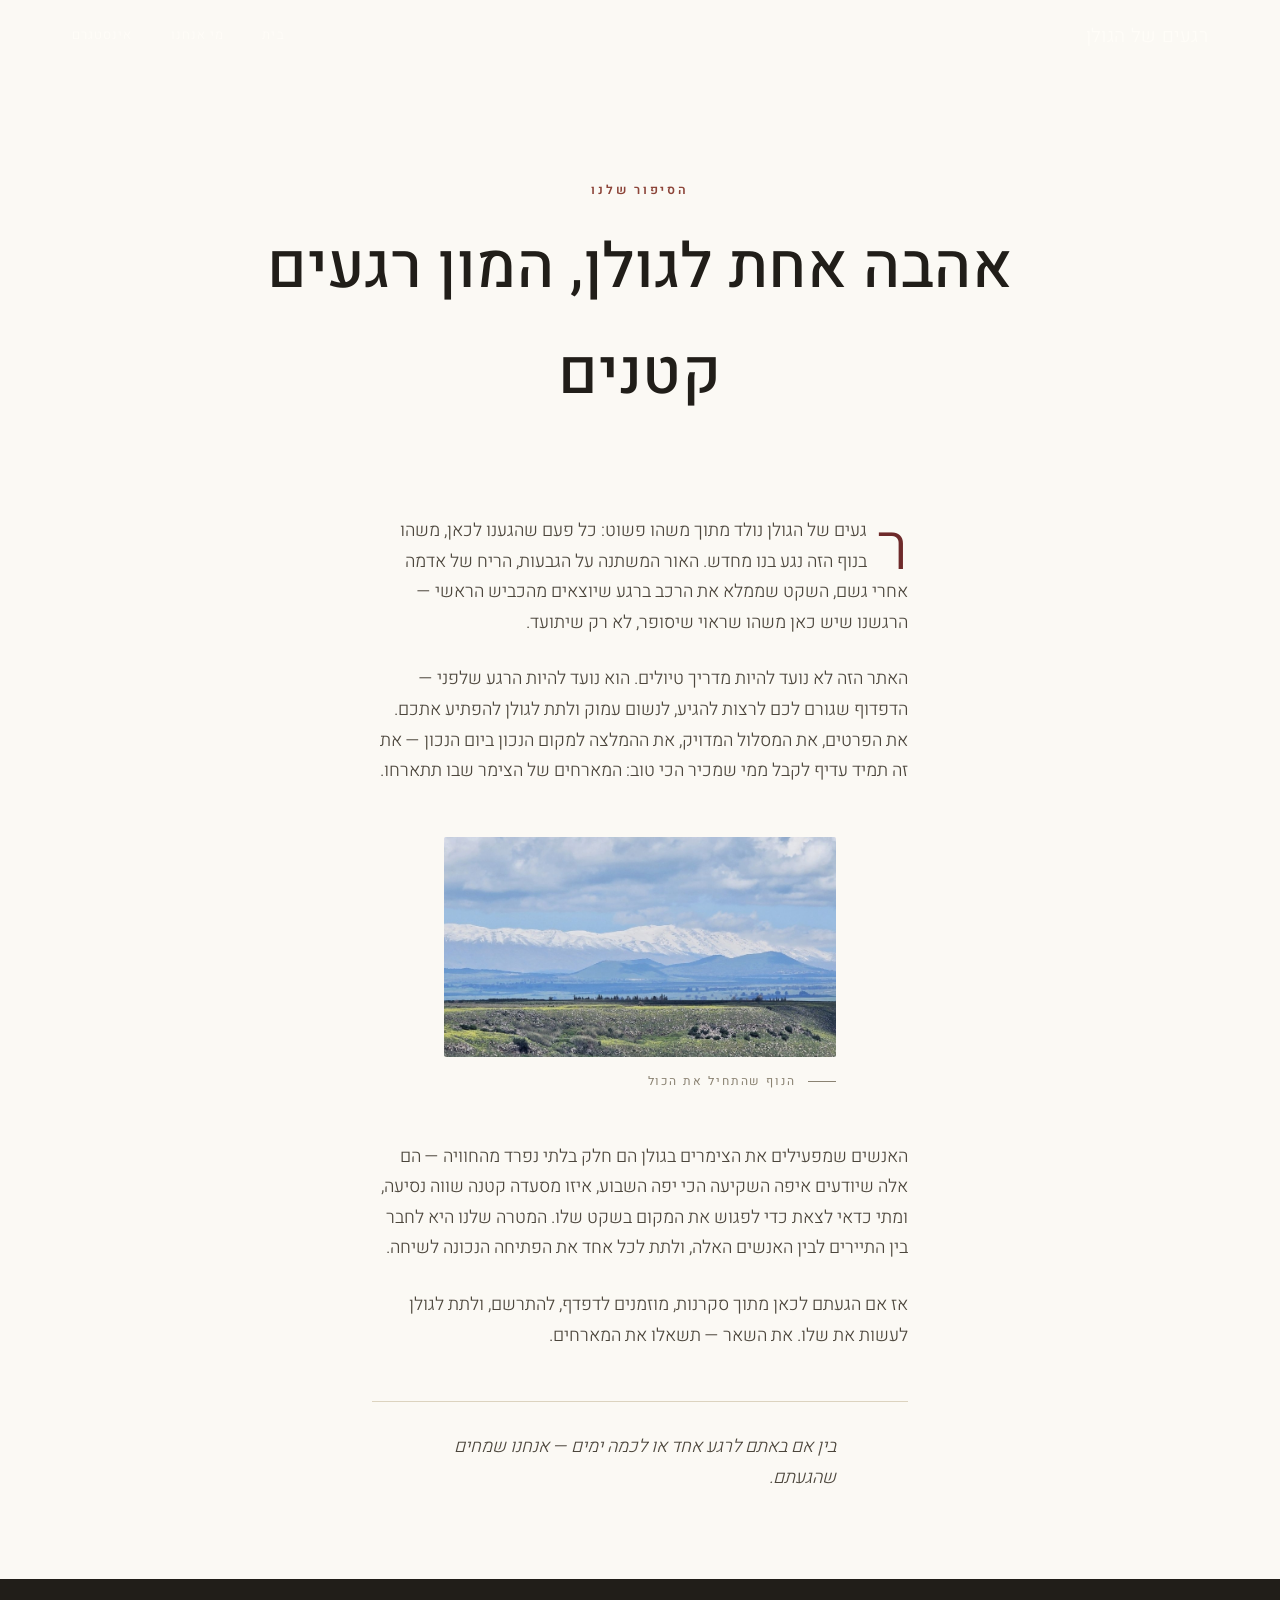
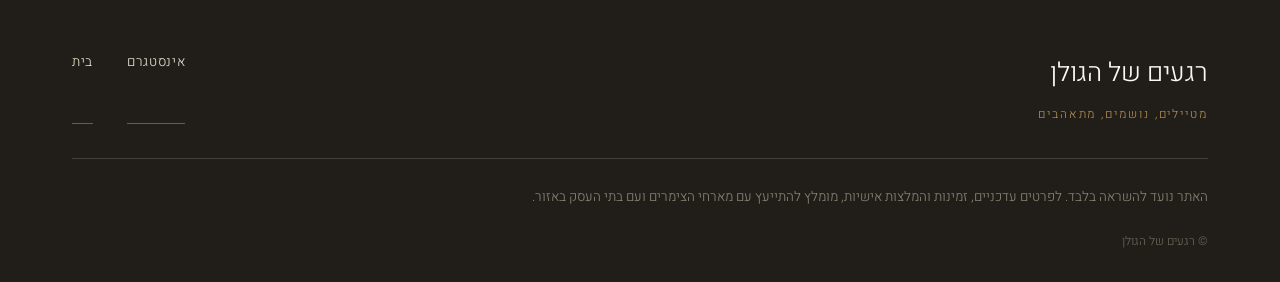
==== about.html @ 65c718ae "first version" ====
<!DOCTYPE html>
<html lang="he" dir="rtl">
<head>
<meta charset="UTF-8">
<meta name="viewport" content="width=device-width, initial-scale=1.0">
<title>הסיפור שלנו — רגעים של הגולן</title>
<meta name="description" content="הסיפור מאחורי רגעים של הגולן — אתר השראה שנולד מאהבה לגולן ולמארחי הצימרים שבו.">
<link rel="preconnect" href="https://fonts.googleapis.com">
<link rel="preconnect" href="https://fonts.gstatic.com" crossorigin>
<link href="https://fonts.googleapis.com/css2?family=Frank+Ruhl+Libre:ital,wght@0,400;0,500;0,700;1,400;1,500&family=Assistant:wght@300;400;600;700&family=Heebo:wght@300;400;500;600&display=swap" rel="stylesheet">
<link rel="stylesheet" href="css/style.css">
</head>
<body>

<nav class="site-nav is-solid">
  <div class="site-nav__mark">רגעים של הגולן</div>
  <div class="site-nav__links">
    <a href="index.html">בית</a>
    <a href="about.html">מי אנחנו</a>
    <a href="https://www.instagram.com" target="_blank" rel="noopener">אינסטגרם</a>
  </div>
</nav>

<header class="about-hero reveal">
  <span class="eyebrow">הסיפור שלנו</span>
  <h1>אהבה אחת לגולן, המון רגעים קטנים</h1>
</header>

<section class="about-body">
  <p class="reveal">רגעים של הגולן נולד מתוך משהו פשוט: כל פעם שהגענו לכאן, משהו בנוף הזה נגע בנו מחדש. האור המשתנה על הגבעות, הריח של אדמה אחרי גשם, השקט שממלא את הרכב ברגע שיוצאים מהכביש הראשי — הרגשנו שיש כאן משהו שראוי שיסופר, לא רק שיתועד.</p>

  <p class="reveal">האתר הזה לא נועד להיות מדריך טיולים. הוא נועד להיות הרגע שלפני — הדפדוף שגורם לכם לרצות להגיע, לנשום עמוק ולתת לגולן להפתיע אתכם. את הפרטים, את המסלול המדויק, את ההמלצה למקום הנכון ביום הנכון — את זה תמיד עדיף לקבל ממי שמכיר הכי טוב: המארחים של הצימר שבו תתארחו.</p>

  <figure class="about-figure reveal">
    <img src="img/nof1.jpg" alt="גבעות ירוקות מתגלגלות בגולן">
    <figcaption class="plate-label">הנוף שהתחיל את הכול</figcaption>
  </figure>

  <p class="reveal">האנשים שמפעילים את הצימרים בגולן הם חלק בלתי נפרד מהחוויה — הם אלה שיודעים איפה השקיעה הכי יפה השבוע, איזו מסעדה קטנה שווה נסיעה, ומתי כדאי לצאת כדי לפגוש את המקום בשקט שלו. המטרה שלנו היא לחבר בין התיירים לבין האנשים האלה, ולתת לכל אחד את הפתיחה הנכונה לשיחה.</p>

  <p class="reveal">אז אם הגעתם לכאן מתוך סקרנות, מוזמנים לדפדף, להתרשם, ולתת לגולן לעשות את שלו. את השאר — תשאלו את המארחים.</p>

  <p class="about-signoff reveal">בין אם באתם לרגע אחד או לכמה ימים — אנחנו שמחים שהגעתם.</p>
</section>

<footer class="site-footer">
  <div class="site-footer__top">
    <div class="site-footer__mark">
      רגעים של הגולן
      <span>מטיילים, נושמים, מתאהבים</span>
    </div>
    <div class="site-footer__links">
      <a href="https://www.instagram.com" target="_blank" rel="noopener">אינסטגרם</a>
      <a href="index.html">בית</a>
    </div>
  </div>
  <p class="site-footer__note">האתר נועד להשראה בלבד. לפרטים עדכניים, זמינות והמלצות אישיות, מומלץ להתייעץ עם מארחי הצימרים ועם בתי העסק באזור.</p>
  <p class="site-footer__copy">© רגעים של הגולן</p>
</footer>

<script src="js/main.js"></script>
</body>
</html>
---- css/style.css ----
/* ============================================================
   רגעים של הגולן — Design tokens
   Palette grounded in the Golan itself:
   basalt rock (ink), wine country (accent), oak forest (olive),
   paper-white light so photography carries the page.
   ============================================================ */

:root{
  --paper:        #FBF9F4;
  --paper-dim:    #F1EBDF;
  --paper-deep:   #E7DFCF;
  --ink:          #211E19;
  --ink-soft:     #4C463C;
  --ink-faint:    #8A8272;
  --wine:         #6E2A2A;
  --wine-soft:    #8C4438;
  --olive:        #55603F;
  --olive-soft:   #78815C;
  --gold:         #B08F4F;
  --line:         #DCD3BF;
  --white:        #FFFDF8;

  --display: "Heebo", serif;
  --body:    "Heebo", sans-serif;
  --caption: "Heebo", sans-serif;

  --page-pad: clamp(20px, 6vw, 72px);
  --spread-gap: clamp(28px, 5vw, 80px);
}

*, *::before, *::after{ box-sizing: border-box; }

html{
  scroll-behavior: smooth;
}

@media (prefers-reduced-motion: reduce){
  html{ scroll-behavior: auto; }
  *, *::before, *::after{
    animation-duration: 0.001ms !important;
    animation-iteration-count: 1 !important;
    transition-duration: 0.001ms !important;
    scroll-behavior: auto !important;
  }
}

body{
  margin: 0;
  background: var(--paper);
  color: var(--ink);
  font-family: var(--body);
  font-weight: 300;
  font-size: 17px;
  line-height: 1.7;
  direction: rtl;
  -webkit-font-smoothing: antialiased;
  overflow-x: hidden;
}

img{ max-width: 100%; display: block; }

a{ color: inherit; text-decoration: none; }

::selection{ background: var(--wine); color: var(--white); }

h1, h2, h3, h4{
  font-family: var(--display);
  font-weight: 500;
  color: var(--ink);
  margin: 0;
  letter-spacing: 0.01em;
}

/* ---------- utility: eyebrow / museum-label caption ----------
   Recurring signature: every photograph in this site carries a
   small type-set label, like a caption beneath a plate in a
   photography book — thin rule, wide letter-spacing, tiny size.
------------------------------------------------------------- */
.plate-label{
  display: flex;
  align-items: center;
  gap: 12px;
  font-family: var(--caption);
  font-size: 12px;
  letter-spacing: 0.16em;
  color: var(--ink-faint);
  font-weight: 400;
}
.plate-label::before{
  content: "";
  display: block;
  width: 28px;
  height: 1px;
  background: var(--ink-faint);
}

.eyebrow{
  font-family: var(--caption);
  font-size: 12.5px;
  letter-spacing: 0.22em;
  color: var(--wine-soft);
  font-weight: 600;
  margin-bottom: 14px;
  display: inline-block;
}

/* ---------- nav ---------- */
.site-nav{
  position: fixed;
  inset: 0 0 auto 0;
  z-index: 100;
  display: flex;
  align-items: center;
  justify-content: space-between;
  padding: 20px var(--page-pad);
  color: var(--white);
  mix-blend-mode: normal;
  transition: background 0.4s ease, color 0.4s ease, box-shadow .4s ease;
}
.site-nav.is-solid{
  background: rgba(251, 249, 244, 0.92);
  backdrop-filter: blur(6px);
  color: var(--ink);
  box-shadow: 0 1px 0 var(--line);
}
.site-nav__mark{
  font-family: var(--display);
  font-size: 19px;
  letter-spacing: 0.02em;
}
.site-nav__links{
  display: flex;
  gap: clamp(18px, 3vw, 40px);
  font-family: var(--caption);
  font-size: 13px;
  letter-spacing: 0.08em;
}
.site-nav__links a{
  position: relative;
  padding-bottom: 3px;
}
.site-nav__links a::after{
  content: "";
  position: absolute;
  right: 0; left: 0; bottom: 0;
  height: 1px;
  background: currentColor;
  transform: scaleX(0);
  transform-origin: right;
  transition: transform .35s ease;
}
.site-nav__links a:hover::after{ transform: scaleX(1); }

/* ---------- hero ---------- */
.hero{
  position: relative;
  height: 100svh;
  min-height: 560px;
  display: flex;
  align-items: flex-end;
  overflow: hidden;
}
.hero__img{
  position: absolute;
  inset: 0;
  width: 100%;
  height: 100%;
  object-fit: cover;
  transform: scale(1.06);
  animation: hero-settle 2.4s ease-out forwards;
}
@keyframes hero-settle{
  from{ transform: scale(1.12); }
  to{ transform: scale(1.02); }
}
.hero::after{
  content: "";
  position: absolute; inset: 0;
  background: linear-gradient(180deg, rgba(20,18,14,.15) 0%, rgba(20,18,14,0) 35%, rgba(20,18,14,.55) 100%);
}
.hero__content{
  position: relative;
  z-index: 2;
  color: var(--white);
  padding: 0 var(--page-pad) clamp(48px, 8vh, 96px);
  width: 100%;
}
.hero__title{
  font-size: clamp(40px, 8vw, 84px);
  line-height: 1.05;
  text-shadow: 0 2px 30px rgba(0,0,0,.25);
  color: var(--paper)
}
.hero__slogan{
  margin-top: 18px;
  font-family: var(--display);
  font-style: italic;
  font-weight: 400;
  font-size: clamp(17px, 2.4vw, 24px);
  color: var(--paper);
  opacity: .95;
}
.hero__scroll{
  position: absolute;
  z-index: 2;
  bottom: 28px;
  left: 50%;
  transform: translateX(-50%);
  display: flex;
  flex-direction: column;
  align-items: center;
  gap: 8px;
  color: var(--white);
  font-family: var(--caption);
  font-size: 11px;
  letter-spacing: 0.2em;
}
.hero__scroll span{ writing-mode: vertical-rl; }
.hero__scroll-line{
  width: 1px;
  height: 34px;
  background: rgba(255,255,255,.6);
  overflow: hidden;
  position: relative;
}
.hero__scroll-line::after{
  content:"";
  position:absolute; inset:auto 0 0 0;
  height: 40%;
  background: var(--white);
  animation: scroll-drip 1.8s ease-in-out infinite;
}
@keyframes scroll-drip{
  0%{ transform: translateY(-100%); }
  100%{ transform: translateY(250%); }
}

/* ---------- section shells ---------- */
section{ position: relative; }

.intro{
  max-width: 640px;
  margin: 0 auto;
  padding: clamp(90px, 14vh, 150px) var(--page-pad) clamp(60px, 10vh, 110px);
  text-align: center;
}
.intro p{
  font-size: clamp(19px, 2.4vw, 24px);
  line-height: 1.75;
  color: var(--ink-soft);
}
.intro p::first-letter{
  font-family: var(--display);
  font-style: italic;
}
.intro .lede{
  font-family: var(--display);
  font-style: italic;
  font-size: clamp(22px, 3vw, 30px);
  color: var(--ink);
  margin-bottom: 20px;
}
.intro .fine{
  margin-top: 26px;
  font-size: 14.5px;
  color: var(--ink-faint);
  font-family: var(--caption);
  letter-spacing: 0.01em;
}

/* ---------- section heading pattern ---------- */
.section-head{
  padding: 0 var(--page-pad);
  max-width: 1400px;
  margin: 0 auto 40px;
}
.section-head h2{
  font-size: clamp(30px, 4.5vw, 52px);
  max-width: 14ch;
}
.section-head .sub{
  margin-top: 14px;
  max-width: 46ch;
  color: var(--ink-soft);
  font-size: 16px;
}

/* ---------- moments gallery (asymmetric grid) ---------- */
.moments{
  padding: clamp(40px, 8vh, 90px) 0 clamp(60px, 10vh, 120px);
  background: var(--paper);
}
.moments__grid{
  max-width: 1400px;
  margin: 0 auto;
  padding: 0 var(--page-pad);
  display: grid;
  grid-template-columns: repeat(6, 1fr);
  gap: clamp(10px, 1.6vw, 22px);
}
.moment{
  position: relative;
  overflow: hidden;
  border-radius: 2px;
  background: var(--paper-deep);
}
.moment img{
  width: 100%; height: 100%;
  object-fit: cover;
  transition: transform 1.1s cubic-bezier(.2,.7,.2,1);
}
.moment:hover img{ transform: scale(1.06); }
.moment__label{
  position: absolute;
  right: 16px; bottom: 14px;
  color: var(--white);
  z-index: 2;
}
.moment__label::before{ background: rgba(255,255,255,.75); }
.moment::after{
  content:"";
  position:absolute; inset:0;
  background: linear-gradient(0deg, rgba(15,13,10,.55) 0%, rgba(15,13,10,0) 45%);
  opacity: .85;
}
.moment--a{ grid-column: span 4; aspect-ratio: 4/3; }
.moment--b{ grid-column: span 2; aspect-ratio: 3/4; }
.moment--c{ grid-column: span 2; aspect-ratio: 3/4; }
.moment--d{ grid-column: span 2; aspect-ratio: 4/5; }
.moment--e{ grid-column: span 3; aspect-ratio: 5/4; }
.moment--f{ grid-column: span 3; aspect-ratio: 5/4; }

@media (max-width: 860px){
  .moments__grid{ grid-template-columns: repeat(2,1fr); }
  .moment--a,.moment--b,.moment--c,.moment--d,.moment--e,.moment--f{
    grid-column: span 2; aspect-ratio: 4/3;
  }
}

/* ---------- spreads (cabin chapters) ---------- */
.spread{
  display: grid;
  grid-template-columns: 1.1fr 0.9fr;
  align-items: stretch;
  min-height: 82vh;
}
.spread.is-reversed{ direction: ltr; }
.spread.is-reversed .spread__copy{ direction: rtl; }

.spread__media{
  position: relative;
  overflow: hidden;
}
.spread__media img{
  width: 100%; height: 100%;
  object-fit: cover;
  min-height: 420px;
}
.spread__copy{
  display: flex;
  flex-direction: column;
  justify-content: center;
  padding: clamp(40px, 6vw, 96px);
  background: var(--paper-dim);
}
.spread__copy h3{
  font-size: clamp(28px, 3.6vw, 44px);
  margin-bottom: 20px;
  max-width: 12ch;
}
.spread__copy p{
  color: var(--ink-soft);
  font-size: 17px;
  max-width: 46ch;
}
.spread__note{
  margin-top: 28px;
  padding-top: 22px;
  border-top: 1px solid var(--line);
  font-family: var(--display);
  font-style: italic;
  color: var(--wine-soft);
  font-size: 16px;
  max-width: 40ch;
}

@media (max-width: 900px){
  .spread, .spread.is-reversed{
    grid-template-columns: 1fr;
    direction: rtl;
    min-height: unset;
  }
  .spread__media img{ min-height: 320px; }
  .spread__copy{ padding: 40px var(--page-pad); }
}

/* ---------- cabin filmstrip ---------- */
.filmstrip{
  padding: clamp(70px, 10vh, 120px) 0;
  background: var(--ink);
  color: var(--paper);
}
.filmstrip .section-head h2{ color: var(--paper); }
.filmstrip .section-head .sub{ color: var(--paper-deep); }
.filmstrip .eyebrow{ color: var(--gold); }

.filmstrip__track{
  display: flex;
  gap: 18px;
  overflow-x: auto;
  padding: 10px var(--page-pad) 30px;
  scroll-snap-type: x mandatory;
  scrollbar-width: thin;
  scrollbar-color: var(--gold) transparent;
}
.filmstrip__track::-webkit-scrollbar{ height: 6px; }
.filmstrip__track::-webkit-scrollbar-thumb{ background: var(--gold); border-radius: 3px; }

.frame{
  position: relative;
  flex: 0 0 auto;
  width: clamp(240px, 32vw, 380px);
  aspect-ratio: 3/4;
  scroll-snap-align: start;
  overflow: hidden;
  border-radius: 2px;
}
.frame img{ width: 100%; height: 100%; object-fit: cover; }
.frame__label{
  position: absolute; right: 16px; bottom: 14px;
  color: var(--paper);
}
.frame__label::before{ background: rgba(255,255,255,.7); }
.frame::after{
  content:"";
  position:absolute; inset:0;
  background: linear-gradient(0deg, rgba(10,9,7,.6), rgba(10,9,7,0) 50%);
}

/* ---------- flavors band ---------- */
.flavors{
  padding: clamp(70px, 10vh, 120px) var(--page-pad);
  background: var(--paper);
  display: grid;
  grid-template-columns: 0.9fr 1.1fr;
  gap: var(--spread-gap);
  align-items: center;
  max-width: 1400px;
  margin: 0 auto;
}
.flavors__media{
  position: relative;
  overflow: hidden;
  border-radius: 2px;
}
.flavors__media img{ width: 100%; aspect-ratio: 4/5; object-fit: cover; }
.flavors h2{ font-size: clamp(28px,3.8vw,46px); max-width: 12ch; }
.flavors p{ color: var(--ink-soft); font-size: 17px; max-width: 48ch; margin-top: 18px; }

@media (max-width: 900px){
  .flavors{ grid-template-columns: 1fr; }
}

/* ---------- final invite band ---------- */
.invite{
  position: relative;
  min-height: 62vh;
  display: flex;
  align-items: center;
  justify-content: center;
  text-align: center;
  overflow: hidden;
}
.invite img{
  position: absolute; inset: 0;
  width: 100%; height: 100%; object-fit: cover;
}
.invite::after{
  content:"";
  position: absolute; inset: 0;
  background: rgba(18,16,12,.5);
}
.invite__content{
  position: relative; z-index: 2;
  color: var(--white);
  padding: 40px var(--page-pad);
  max-width: 720px;
}
.invite h2{
  color: var(--white);
  font-size: clamp(28px, 4.4vw, 50px);
  font-style: italic;
  font-weight: 400;
}
.invite p{
  margin-top: 18px;
  font-size: 17px;
  color: var(--paper-deep);
}

/* ---------- reveal on scroll ---------- */
.reveal{
  opacity: 0;
  transform: translateY(28px);
  transition: opacity .9s ease, transform .9s cubic-bezier(.2,.7,.2,1);
}
.reveal.is-visible{
  opacity: 1;
  transform: translateY(0);
}

/* ---------- footer ---------- */
.site-footer{
  background: var(--ink);
  color: var(--paper-deep);
  padding: clamp(50px, 8vh, 80px) var(--page-pad) 30px;
}
.site-footer__top{
  display: flex;
  flex-wrap: wrap;
  justify-content: space-between;
  gap: 30px;
  max-width: 1400px;
  margin: 0 auto;
  padding-bottom: 34px;
  border-bottom: 1px solid rgba(220,211,191,.18);
}
.site-footer__mark{
  font-family: var(--display);
  font-size: 26px;
  color: var(--paper);
}
.site-footer__mark span{
  display: block;
  font-family: var(--caption);
  font-size: 12px;
  letter-spacing: 0.16em;
  color: var(--gold);
  margin-top: 8px;
}
.site-footer__links{
  display: flex;
  gap: 34px;
  font-family: var(--caption);
  font-size: 13.5px;
  letter-spacing: 0.05em;
}
.site-footer__links a{ border-bottom: 1px solid rgba(220,211,191,.35); padding-bottom: 3px; }
.site-footer__links a:hover{ color: var(--gold); border-color: var(--gold); }

.site-footer__note{
  max-width: 1400px;
  margin: 26px auto 0;
  font-size: 13.5px;
  line-height: 1.8;
  color: var(--ink-faint);
}
.site-footer__copy{
  max-width: 1400px;
  margin: 22px auto 0;
  font-size: 12px;
  color: var(--ink-faint);
  opacity: .7;
}

/* ---------- about page ---------- */
.about-hero{
  padding: clamp(140px, 20vh, 220px) var(--page-pad) clamp(60px, 8vh, 90px);
  max-width: 900px;
  margin: 0 auto;
  text-align: center;
}
.about-hero .eyebrow{ display:block; }
.about-hero h1{ font-size: clamp(34px, 6vw, 62px); }

.about-body{
  max-width: 680px;
  margin: 0 auto;
  padding: 0 var(--page-pad) 60px;
}
.about-body p{
  font-size: 18px;
  color: var(--ink-soft);
  margin-bottom: 26px;
}
.about-body p:first-of-type::first-letter{
  font-family: var(--display);
  font-size: 64px;
  float: right;
  line-height: 0.8;
  padding-left: 10px;
  margin-top: 8px;
  color: var(--wine);
}
.about-figure{
  max-width: 980px;
  margin: 50px auto;
  padding: 0 var(--page-pad);
}
.about-figure img{ width: 100%; border-radius: 2px; aspect-ratio: 16/9; object-fit: cover; }
.about-figure figcaption{
  margin-top: 14px;
}

.about-signoff{
  max-width: 680px;
  margin: 50px auto 0;
  padding: 0 var(--page-pad);
  font-family: var(--display);
  font-style: italic;
  font-size: 20px;
  color: var(--ink);
  border-top: 1px solid var(--line);
  padding-top: 30px;
}
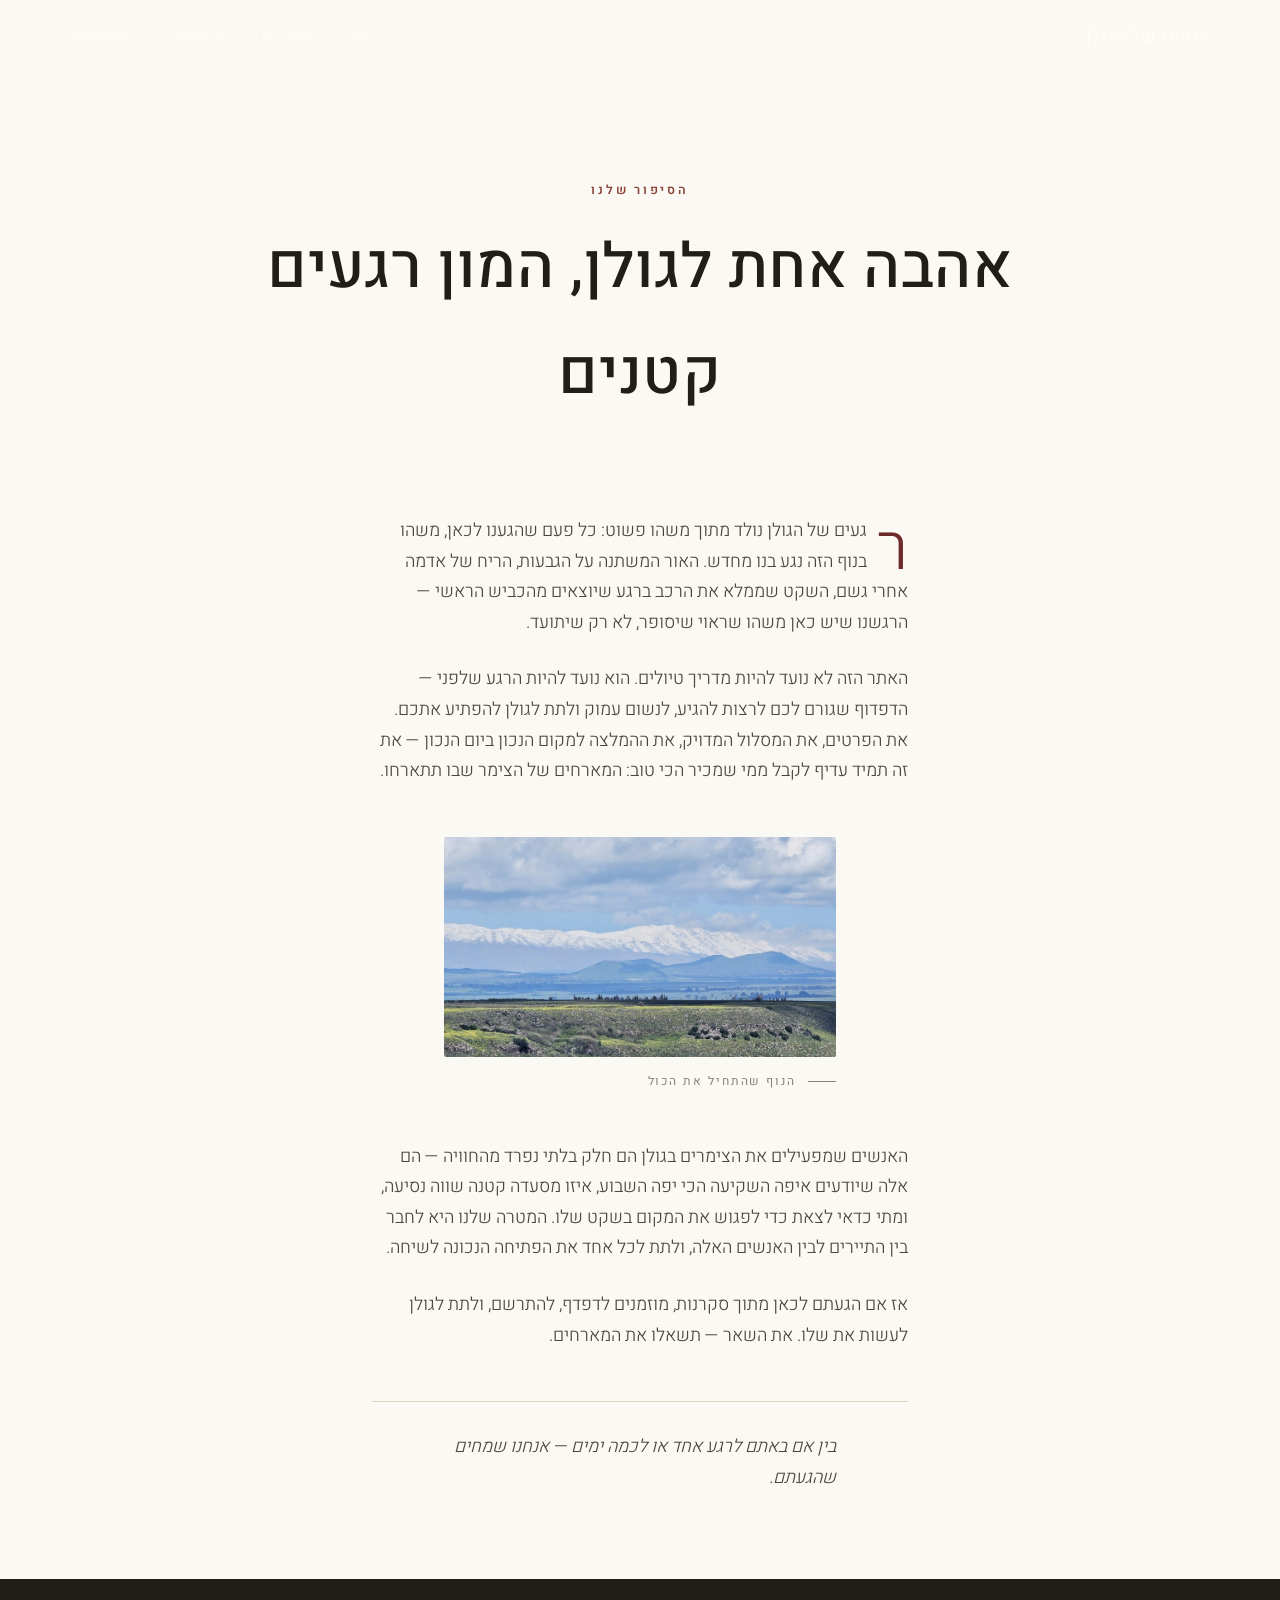
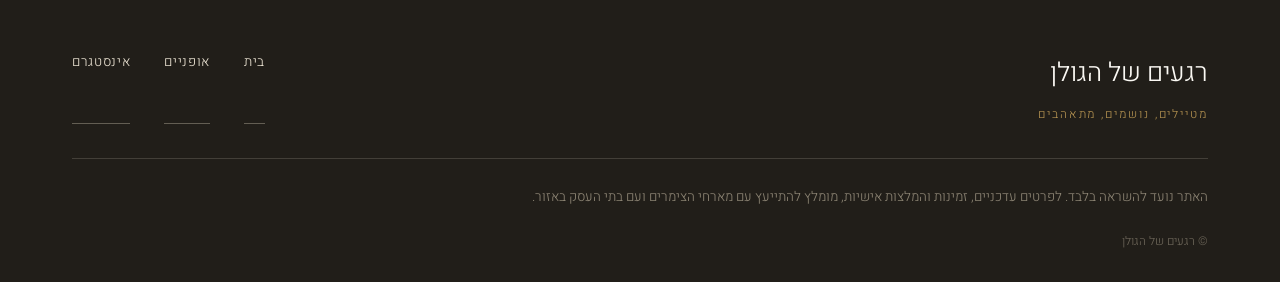
==== commit dd03ec25: "links between pages" ====
--- a/about.html
+++ b/about.html
@@ -16,6 +16,7 @@
   <div class="site-nav__mark">רגעים של הגולן</div>
   <div class="site-nav__links">
     <a href="index.html">בית</a>
+	<a href="bicycle.html">אופניים</a>
     <a href="about.html">מי אנחנו</a>
     <a href="https://www.instagram.com" target="_blank" rel="noopener">אינסטגרם</a>
   </div>
@@ -50,8 +51,9 @@
       <span>מטיילים, נושמים, מתאהבים</span>
     </div>
     <div class="site-footer__links">
+	  <a href="index.html">בית</a>
+	  <a href="bicycle.html">אופניים</a>
       <a href="https://www.instagram.com" target="_blank" rel="noopener">אינסטגרם</a>
-      <a href="index.html">בית</a>
     </div>
   </div>
   <p class="site-footer__note">האתר נועד להשראה בלבד. לפרטים עדכניים, זמינות והמלצות אישיות, מומלץ להתייעץ עם מארחי הצימרים ועם בתי העסק באזור.</p>
